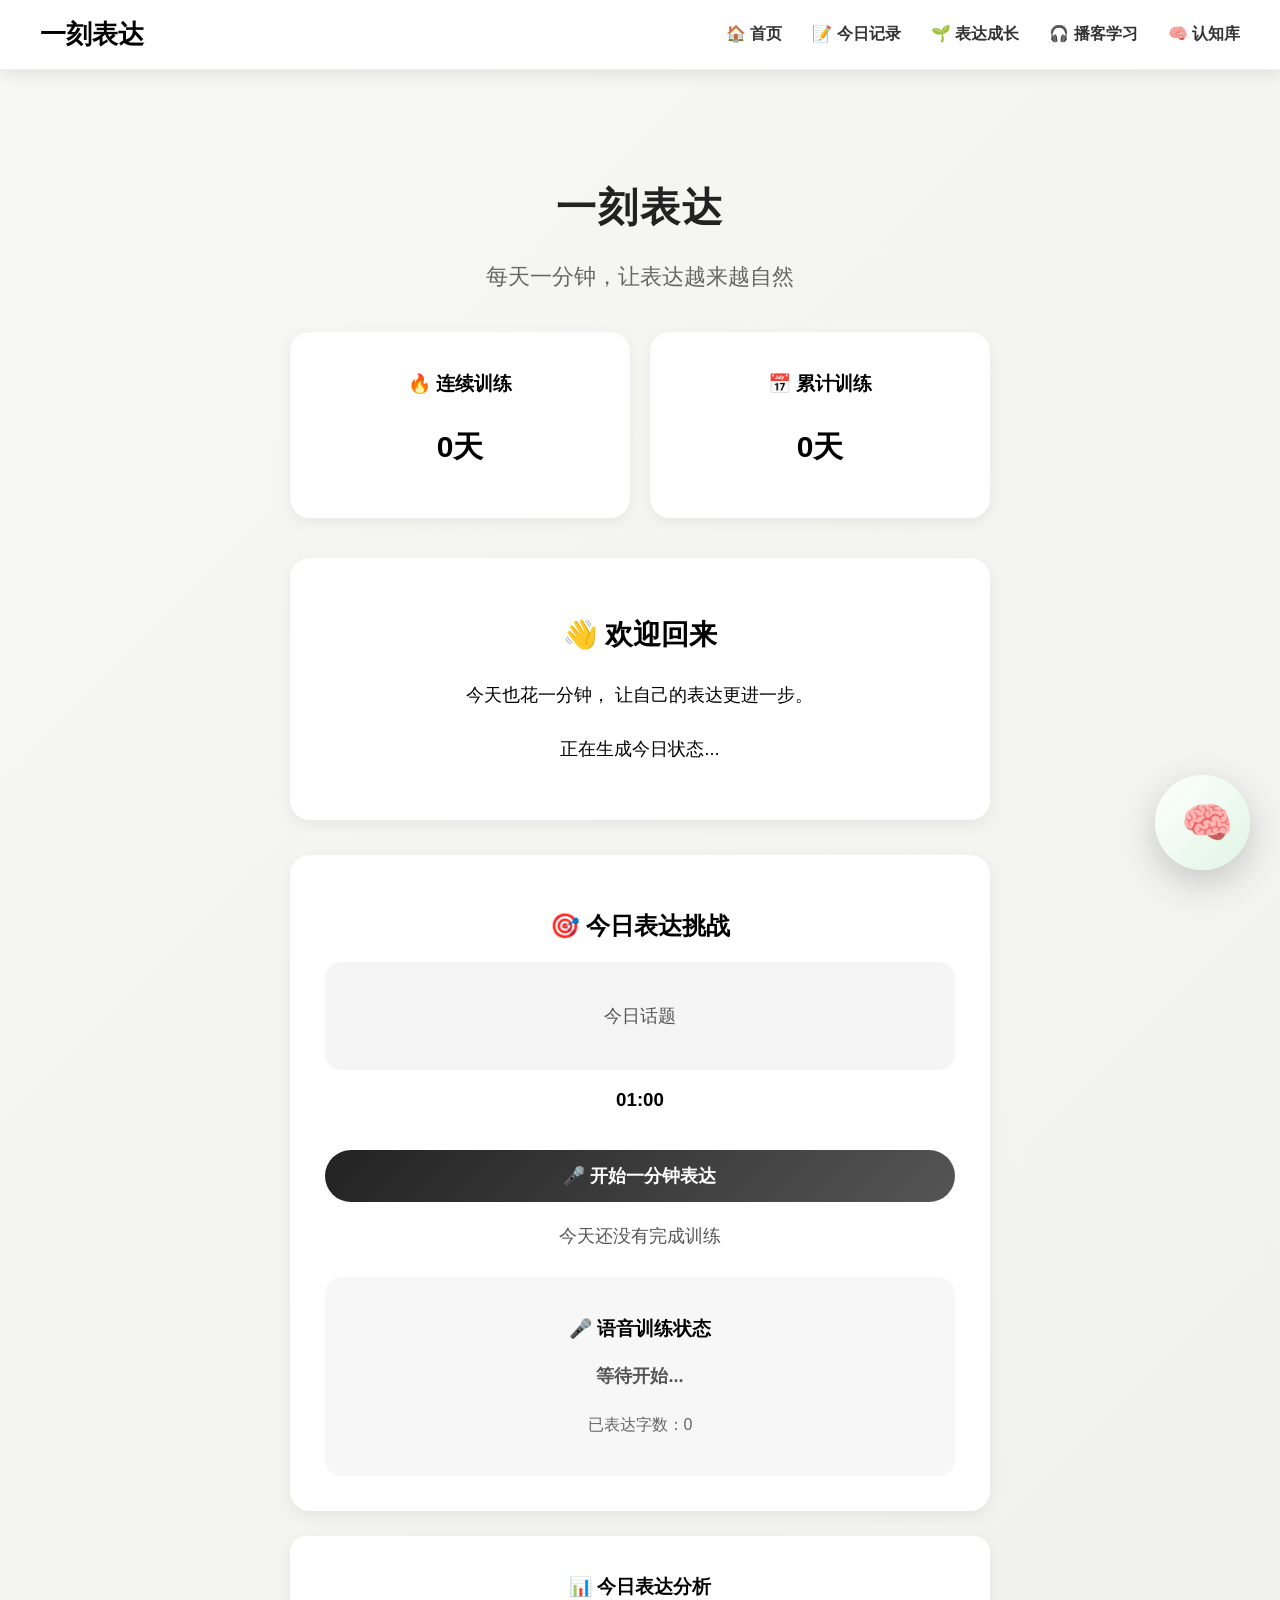
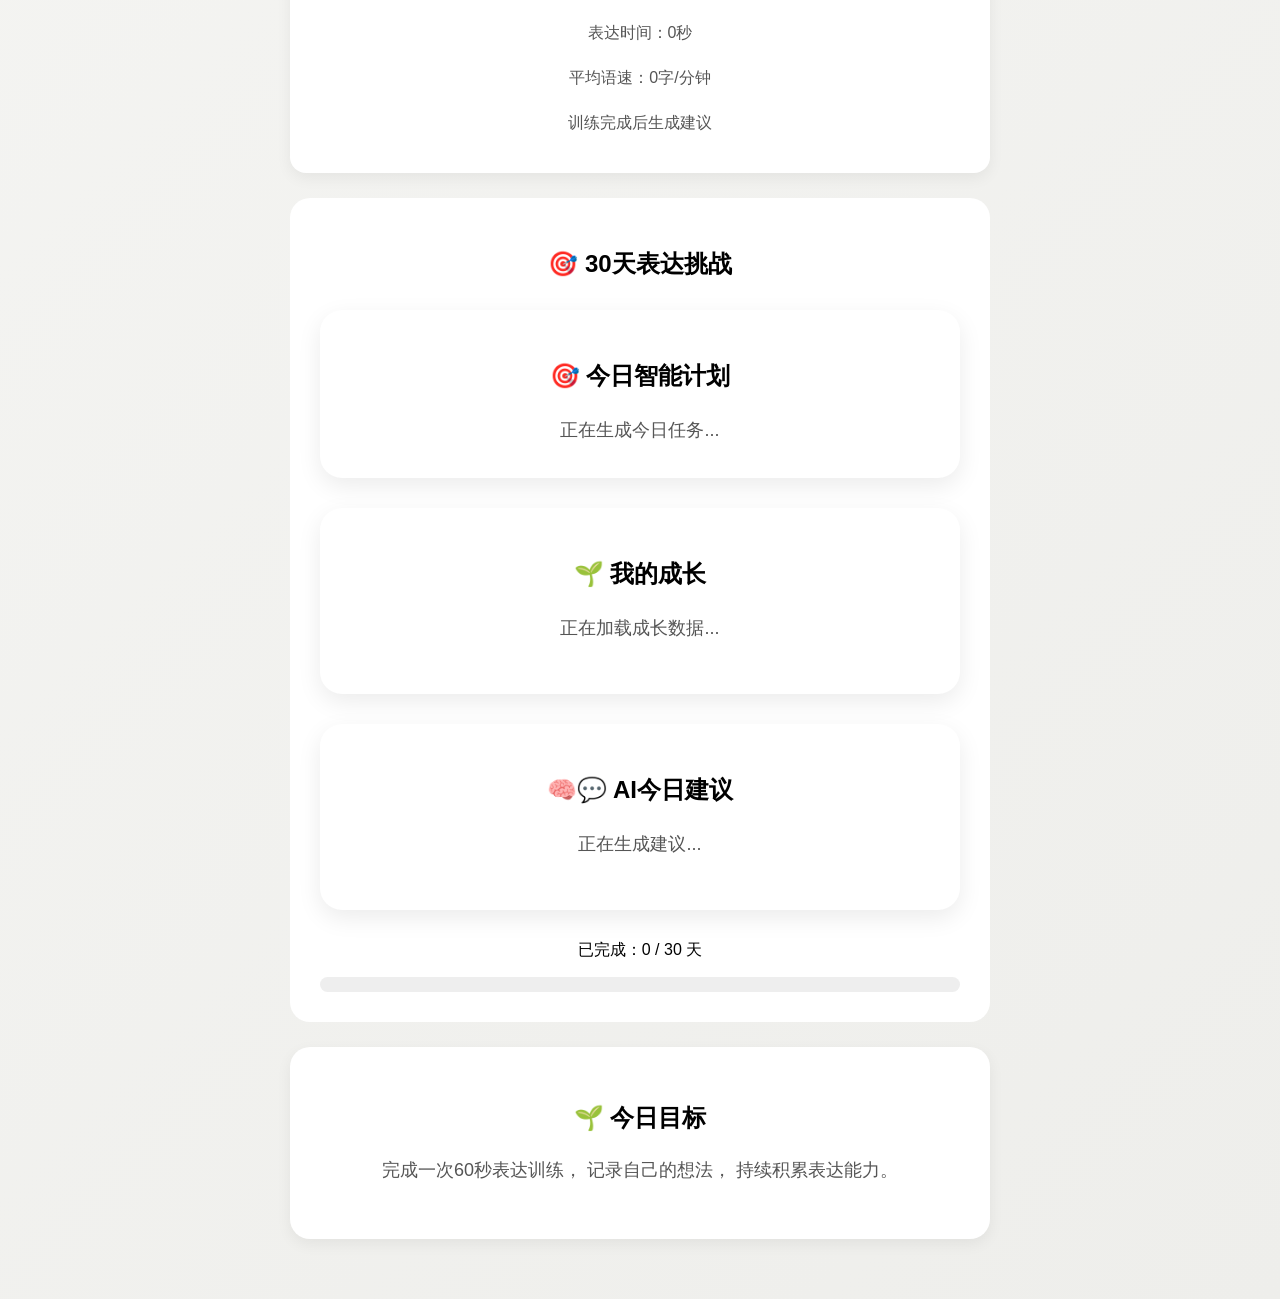
==== index.html @ 50a4b3eb "Add files via upload" ====
<!DOCTYPE html>
<html>


<head>


<meta charset="UTF-8">


<title>
一刻表达
</title>


<link rel="stylesheet" href="style.css">


</head>




<body>



<nav class="navbar">


<h2>
一刻表达
</h2>



<div class="nav-links">


<a href="index.html">
🏠 首页
</a>


<a href="record.html">
📝 今日记录
</a>


<a href="growth.html">
🌱 表达成长
</a>


<a href="podcast.html">
🎧 播客学习
</a>


<a href="knowledge.html">
🧠 认知库
</a>


</div>


</nav>






<div class="container">





<h1>
一刻表达
</h1>




<p class="slogan">

每天一分钟，让表达越来越自然

</p>







<div class="stats-container">


<div class="stat-card">


<h3>
🔥 连续训练
</h3>


<p id="streak">

0天

</p>


</div>




<div class="stat-card">


<h3>
📅 累计训练
</h3>


<p id="total-days">

0天

</p>


</div>



</div>



<div class="welcome-card">


<p id="daily-inspire">

</p>



<h2>
👋 欢迎回来
</h2>



<p>

今天也花一分钟，
让自己的表达更进一步。

</p>



<p id="welcome-message">

正在生成今日状态...

</p>



</div>





<div class="card">


<h2>

🎯 今日表达挑战

</h2>





<div class="topic-box">


<p class="topic-title">

今日话题

</p>



<p id="topic" class="topic-text">

</p>



</div>







<h3 id="timer">

01:00

</h3>






<button onclick="startPractice();startVoice()" class="start-btn">


🎤 开始一分钟表达


</button>







<p id="practice-status">

今天还没有完成训练

</p>


<div class="voice-box">


<h3>
🎤 语音训练状态
</h3>


<p id="voice-status">

等待开始...

</p>


<p id="word-count">

已表达字数：0

</p>



</div>


</div>

<div class="voice-result">


<h3>
📊 今日表达分析
</h3>


<p id="voice-time">

表达时间：0秒

</p>


<p id="voice-speed">

平均语速：0字/分钟

</p>


<p id="voice-advice">

训练完成后生成建议

</p>


</div>



<div class="challenge-card">


<h2>

🎯 30天表达挑战

</h2>



<!-- =====================
🎯 今日智能计划
===================== -->


<div class="card smart-card">


<h2>
🎯 今日智能计划
</h2>



<div id="today-task">

正在生成今日任务...

</div>



</div>





<!-- =====================
🌱 我的成长数据
===================== -->


<div class="card smart-card">


<h2>
🌱 我的成长
</h2>



<p id="home-growth">

正在加载成长数据...

</p>



</div>





<!-- =====================
🧠💬 AI今日建议
===================== -->


<div class="card smart-card">


<h2>
🧠💬 AI今日建议
</h2>



<p id="ai-daily-advice">

正在生成建议...

</p>



</div>



<p id="challenge-text">

已完成：0 / 30 天

</p>




<div class="progress-box">


<div id="progress-bar">


</div>


</div>




</div>



<div class="card">


<h2>

🌱 今日目标

</h2>


<p>

完成一次60秒表达训练，
记录自己的想法，
持续积累表达能力。

</p>


</div>








</div>







<!-- 🧠💬 一刻AI助手 -->


<div class="ai-button" onclick="openAI()">

🧠

</div>




<div class="ai-box" id="ai-box">



<div class="ai-title">

🌱 一刻AI助手

</div>


<p id="ai-memory">

</p>



<p id="ai-welcome">

正在分析你的表达成长...

</p>




<div class="ai-content" id="ai-content">


你好，我是一刻AI助手 🌱


<br><br>


我可以帮助你：

<br><br>


🎤 表达训练建议

<br>

🧠 分析表达问题

<br>

📝 制定练习计划

<br>

✨ 提升表达能力


<br><br>


试着问我：

<br>

“为什么我讲话紧张？”

<br>

“如何提高逻辑表达？”

</div>





<div class="ai-input">


<input

id="ai-input"

placeholder="输入你的问题..."

>


<button onclick="askAI()">

发送

</button>


</div>





</div>





<script src="knowledge-data.js"></script>

<script src="script.js"></script>


</body>

</html>
---- style.css ----
body{

margin:0;

background:#f7f7f5;

font-family:
Arial,
"Microsoft YaHei",
sans-serif;

}



/* ===== 导航栏 ===== */


.navbar{


height:70px;

display:flex;

align-items:center;

justify-content:space-between;

padding:0 40px;

background:white;

box-shadow:
0 5px 15px rgba(0,0,0,0.08);

position:sticky;

top:0;

z-index:100;


}



.navbar h2{


margin:0;

font-size:26px;


}




.nav-links{


display:flex;

align-items:center;

gap:30px;


}




.nav-links a{


display:flex;

align-items:center;

text-decoration:none;

color:#333;

font-weight:bold;

font-size:16px;

height:40px;

white-space:nowrap;


}



.nav-links a:hover{

opacity:0.6;

}



/* ===== 首页 ===== */


.container{

width:700px;

max-width:90%;

margin:110px auto 60px;

text-align:center;

}



h1{


font-size:40px;

color:#222;


}



.slogan{


font-size:22px;

color:#666;

margin-bottom:40px;


}




/* ===== 卡片 ===== */


.card{


background:white;

padding:35px;

margin:30px auto;

border-radius:20px;

box-shadow:
0 5px 15px rgba(0,0,0,0.06);


}



.card h2{

text-align:center;

}



.card p{

font-size:18px;

line-height:1.8;

color:#555;

}




/* ===== 统计卡 ===== */


.stats-container{


display:flex;

gap:20px;


}



.stat-card{


flex:1;

background:white;

padding:20px;

border-radius:20px;

box-shadow:
0 5px 15px rgba(0,0,0,0.06);


}



.stat-card p{


font-size:30px;

font-weight:bold;


}




/* ===== 按钮 ===== */


button{


margin-top:20px;

padding:14px 30px;

border:none;

border-radius:30px;

background:#222;

color:white;

font-size:16px;

cursor:pointer;


}


button:hover{

opacity:0.8;

}





.start-btn{


width:100%;

font-size:18px;

font-weight:bold;


}




/* ===== 话题 ===== */


.topic-box{


background:#f5f5f5;

padding:20px;

border-radius:16px;


}



.topic-text{


font-size:22px;

font-weight:bold;


}




/* ===== 输入框 ===== */


textarea{


width:100%;

height:150px;

padding:15px;

box-sizing:border-box;

border-radius:15px;

border:1px solid #ddd;

font-size:16px;


}



/* ===== 副页面 ===== */




.page-container{

width:700px;

max-width:90%;

margin:80px auto 50px;

text-align:center;

}



.page-container h1{


margin-bottom:40px;


}



.page-container .card{


text-align:center;


}




/* ===== AI反馈 ===== */


#ai-feedback{


margin-top:20px;

padding:15px;

background:#f5f5f5;

border-radius:15px;


}



/* ===== 播客居中 ===== */


.center-card{


text-align:center;


}



/* ===== 挑战进度 ===== */


.challenge-card{


background:white;

padding:30px;

border-radius:20px;

margin:30px auto;


}



.progress-box{


height:15px;

background:#eee;

border-radius:20px;

overflow:hidden;


}



#progress-bar{


height:100%;

width:0%;

background:#222;


}


/* 欢迎卡片 */


.welcome-card{


background:white;

padding:35px 25px;

border-radius:20px;

margin-top:50px;

margin-bottom:30px;

box-shadow:
0 5px 15px rgba(0,0,0,0.06);


}



.welcome-card h2{


text-align:center;


}



.welcome-card p{


text-align:center;

font-size:18px;


}


/* =====================
🧠 认知库
===================== */


.knowledge-card{


background:white;

padding:35px;

margin:30px auto;

border-radius:20px;

text-align:left;

box-shadow:
0 5px 15px rgba(0,0,0,0.06);


}



.knowledge-card h2{


text-align:center;

font-size:24px;


}



.knowledge-card p{


font-size:17px;

line-height:2;

color:#555;


}


/* =====================
✨ 一刻表达视觉升级
===================== */



body{


background:
linear-gradient(
135deg,
#f7f7f5,
#eeeeeb
);


}



/* 卡片升级 */


.card,
.stat-card,
.challenge-card,
.knowledge-card{


transition:
all 0.3s ease;


}




.card:hover,
.stat-card:hover,
.challenge-card:hover,
.knowledge-card:hover{


transform:
translateY(-5px);


box-shadow:

0 12px 30px rgba(0,0,0,0.12);


}






/* 标题优化 */


h1{


letter-spacing:2px;


}





/* 按钮升级 */


button{


background:

linear-gradient(
135deg,
#222,
#555
);


transition:
all 0.3s ease;


}





button:hover{


transform:
translateY(-3px);


box-shadow:

0 8px 20px rgba(0,0,0,0.2);


}





/* 评分星星 */


#rating span{


font-size:32px;

cursor:pointer;

transition:
0.2s;


}



#rating span:hover{


transform:
scale(1.3);


}





/* 导航优化 */


.navbar{


border-bottom:

1px solid #eee;


}






/* =====================
📱 手机端优化
===================== */


@media(max-width:700px){



.navbar{


flex-direction:column;

padding:15px;


}



.navbar h2{


font-size:22px;


}


.navbar{

position:relative;

}



.nav-links{


width:100%;

justify-content:center;

flex-wrap:wrap;

gap:12px;


}



.nav-links a{


font-size:14px;


}




.container,
.page-container{


width:90%;

margin:70px auto 40px;


}




h1{


font-size:34px;


}



.slogan{


font-size:18px;


}




.card,
.challenge-card,
.knowledge-card{


padding:25px;

margin:20px auto;


}




.stats-container{


flex-direction:column;

gap:15px;


}




.stat-card p{


font-size:26px;


}




button{


width:90%;

font-size:16px;


}



textarea{


height:120px;


}


}


/* =====================
🎤 语音训练
===================== */


.voice-box{


margin-top:25px;

padding:20px;

background:#f7f7f7;

border-radius:16px;

text-align:center;


}



#voice-status{


font-size:18px;

font-weight:bold;


}



#word-count{


font-size:16px;

color:#666;


}


/* =====================
📊 语音分析
===================== */


.voice-result{


margin-top:20px;

padding:20px;

background:white;

border-radius:16px;

text-align:center;

box-shadow:
0 5px 15px rgba(0,0,0,0.06);


}


.voice-result p{


font-size:16px;

line-height:1.8;

color:#555;


}



/* =========================
   🌟 一刻表达 V1.0 视觉统一
========================= */


/* 页面主体 */

body{

background:
linear-gradient(
135deg,
#f7f7f5,
#eeeeeb
);

}



/* =========================
   导航栏固定
========================= */


.navbar{

height:70px;

box-sizing:border-box;

position:sticky;

top:0;

z-index:999;

}




.nav-links a{


height:40px;

display:flex;

align-items:center;

justify-content:center;


}





/* =========================
   副页面统一
========================= */


.page-container{


width:700px;

max-width:90%;

margin:

70px auto 60px;


text-align:center;


}



.page-container h1{


text-align:center;

font-size:38px;

margin-bottom:45px;

letter-spacing:2px;


}




/* =========================
   所有卡片统一
========================= */


.card,
.knowledge-card,
.challenge-card,
.welcome-card{


width:100%;

box-sizing:border-box;

margin:

25px auto;


}





.card{


padding:35px;


}




.card h2,
.knowledge-card h2{


text-align:center;


}





/* =========================
   欢迎卡片
========================= */


.welcome-card{


margin-top:40px;

margin-bottom:35px;


}



.welcome-card h2{


font-size:28px;


}




.welcome-card p{


line-height:2;


}




/* =========================
   按钮升级
========================= */


button{


background:

linear-gradient(
135deg,
#222,
#555
);


transition:

0.3s;


}



button:hover{


transform:

translateY(-3px);


box-shadow:

0 10px 25px rgba(0,0,0,0.15);


}





/* =========================
   评分星星
========================= */


#rating span{


font-size:35px;

cursor:pointer;

display:inline-block;


transition:

0.2s;


}



#rating span:hover{


transform:

scale(1.25);


}





/* =========================
   播客页面
========================= */


.center-card{


text-align:center;


}



.center-card p{


text-align:center;

line-height:2;


}





/* =========================
   认知库
========================= */


.knowledge-card{


text-align:left;


}



.knowledge-card h2{


text-align:center;


}



.knowledge-card p{


line-height:2;


}





/* =========================
   手机适配
========================= */


@media(max-width:700px){



.navbar{


height:auto;

flex-direction:column;

gap:15px;

padding:20px;


}



.nav-links{


flex-wrap:wrap;

justify-content:center;


}



.page-container{


width:90%;

margin-top:40px;


}



.page-container h1{


font-size:30px;


}



.stats-container{


flex-direction:column;


}


}



/* =====================
🧠 认知库卡片优化
===================== */


.knowledge-card{


text-align:center;


}



.knowledge-card h2{


text-align:center;

margin-bottom:20px;


}



.knowledge-card p{


text-align:center;

line-height:2;


}



/* 认知库按钮 */


.knowledge-btn{


display:block;

width:160px;

margin:25px auto 0;


padding:12px 25px;


background:

linear-gradient(
135deg,
#222,
#555
);


color:white;


border-radius:30px;


text-decoration:none;


font-weight:bold;


transition:

0.3s;


}



.knowledge-btn:hover{


transform:

translateY(-3px);


box-shadow:

0 8px 20px rgba(0,0,0,0.18);


}



/* =====================
🧠💬 一刻AI助手升级
===================== */


/* AI悬浮按钮 */


/* =====================
🧠💬 AI助手按钮升级版
===================== */


.ai-button{


position:fixed;


right:30px;


bottom:30px;



width:95px;


height:95px;



background:

linear-gradient(
135deg,
#ffffff,
#dff5e3
);



border-radius:50%;



display:flex;


align-items:center;


justify-content:center;



font-size:42px;



letter-spacing:-8px;



cursor:pointer;



box-shadow:

0 12px 35px rgba(0,0,0,0.18);



z-index:999;



transition:0.3s;



}




.ai-button:hover{


transform:

scale(1.12);



box-shadow:

0 15px 40px rgba(0,0,0,0.25);



}






/* AI聊天窗口 */


.ai-box{


display:none;


position:fixed;


right:30px;


bottom:110px;


width:350px;


background:white;


border-radius:25px;


padding:20px;


box-shadow:

0 15px 40px rgba(0,0,0,0.18);


z-index:999;


animation:

aiShow 0.3s ease;


max-height:520px;

overflow:hidden;


}





@keyframes aiShow{


from{


opacity:0;


transform:

translateY(20px);


}


to{


opacity:1;


transform:

translateY(0);


}



}







/* AI标题 */


.ai-title{


font-size:21px;


font-weight:bold;


text-align:center;


margin-bottom:18px;


color:#222;


}







/* AI回答区域 */


.ai-content{


background:

#f7f7f5;


border-radius:18px;


padding:18px;


line-height:1.8;


font-size:15px;



height:260px;


/* 允许上下滚动 */

overflow-y:auto;



}











/* 输入区域 */


.ai-input{


display:flex;


gap:10px;


margin-top:15px;


}






.ai-input input{


flex:1;


height:40px;


padding:

0 15px;


border-radius:25px;


border:

1px solid #ddd;


outline:none;


font-size:14px;


}





.ai-input button{


margin:0;


padding:

10px 18px;


border-radius:25px;


background:

linear-gradient(
135deg,
#222,
#555
);


color:white;


}





/* 手机适配 */


@media(max-width:700px){


.ai-box{


right:5%;


bottom:100px;


width:90%;


}



.ai-button{


right:20px;


bottom:20px;


width:85px;


height:85px;


font-size:38px;


}



}


/* =====================
🎯 首页智能计划升级
===================== */


.smart-card{


background:white;


padding:30px;


margin:30px auto;


border-radius:22px;


box-shadow:

0 8px 25px rgba(0,0,0,0.08);



text-align:center;



transition:0.3s;



}




.smart-card:hover{


transform:

translateY(-5px);



box-shadow:

0 15px 35px rgba(0,0,0,0.12);



}





.smart-card h2{


font-size:24px;


margin-bottom:20px;


}




#today-task,
#home-growth,
#ai-daily-advice{


font-size:18px;


line-height:2;


color:#555;



}




/* 今日任务小标签 */


.task-item{


display:block;


background:#f7f7f5;


padding:12px;


margin:10px auto;


border-radius:15px;


max-width:400px;


font-weight:bold;


}
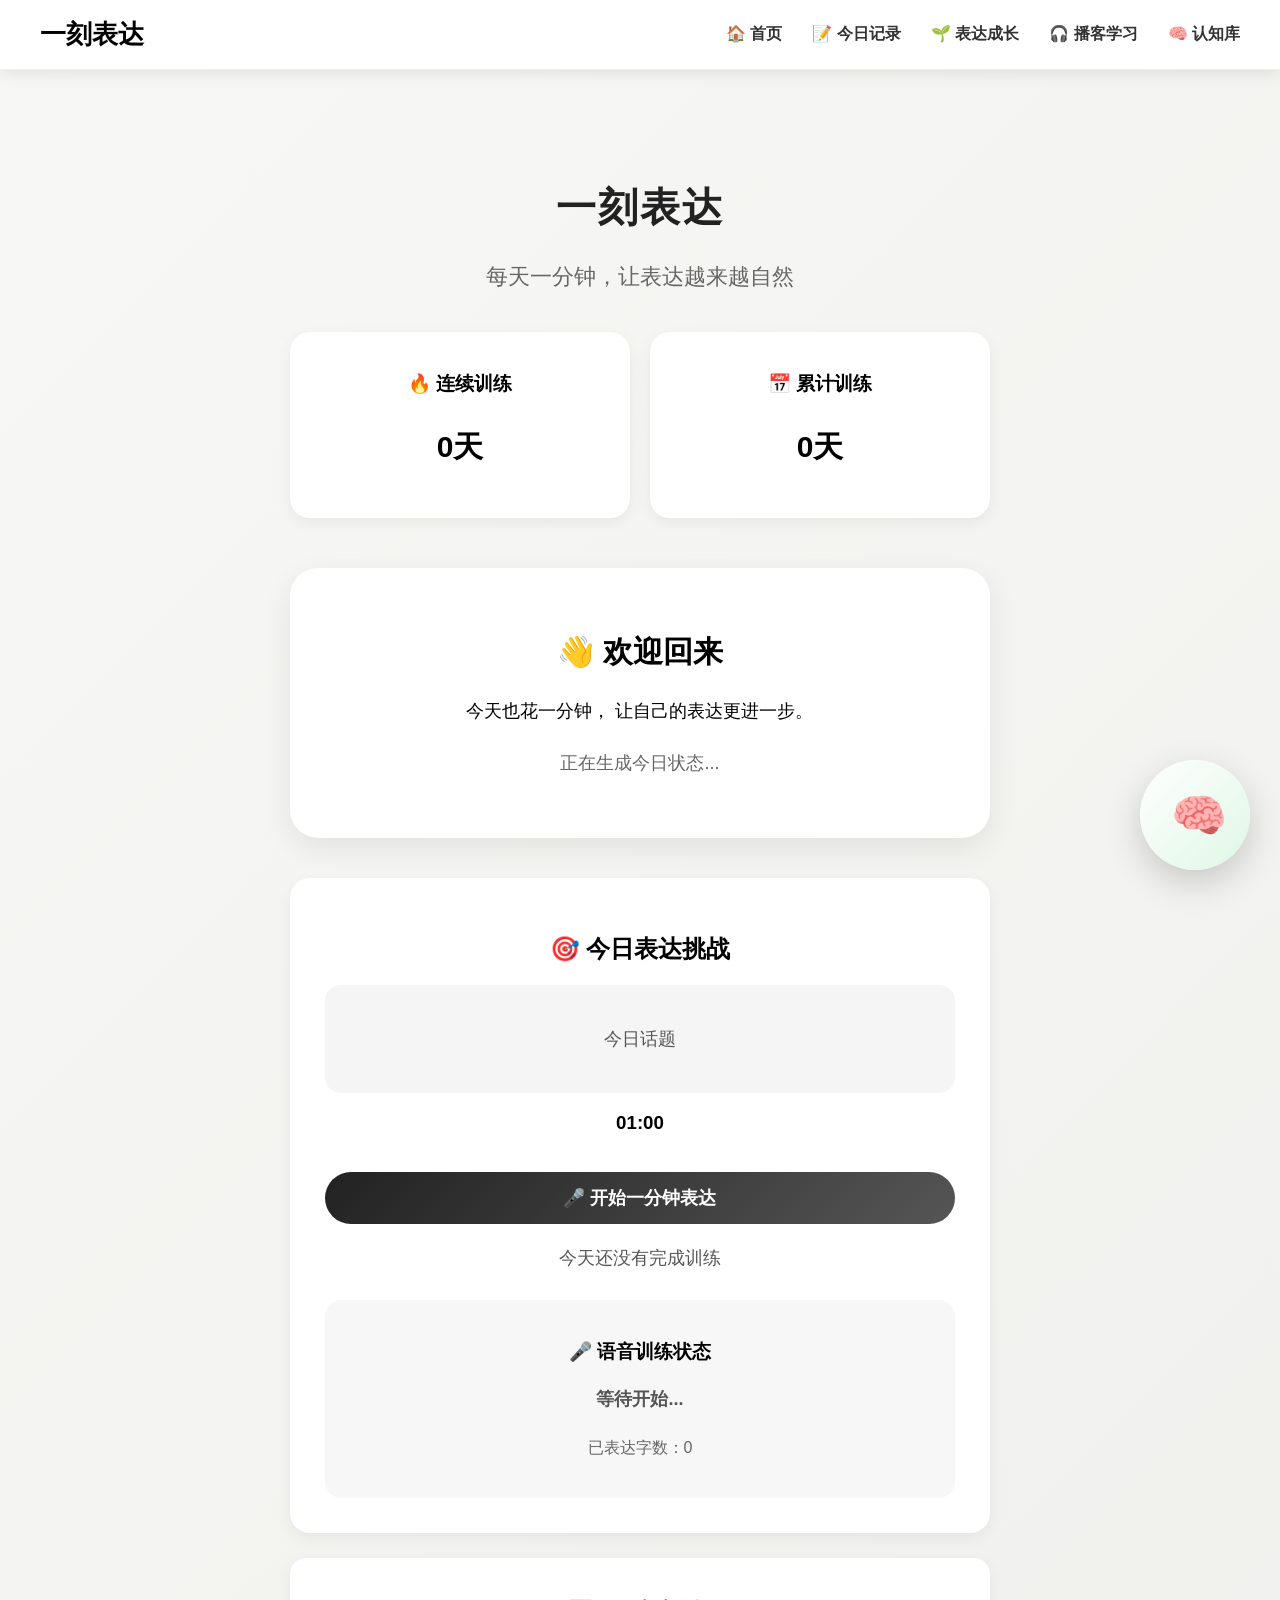
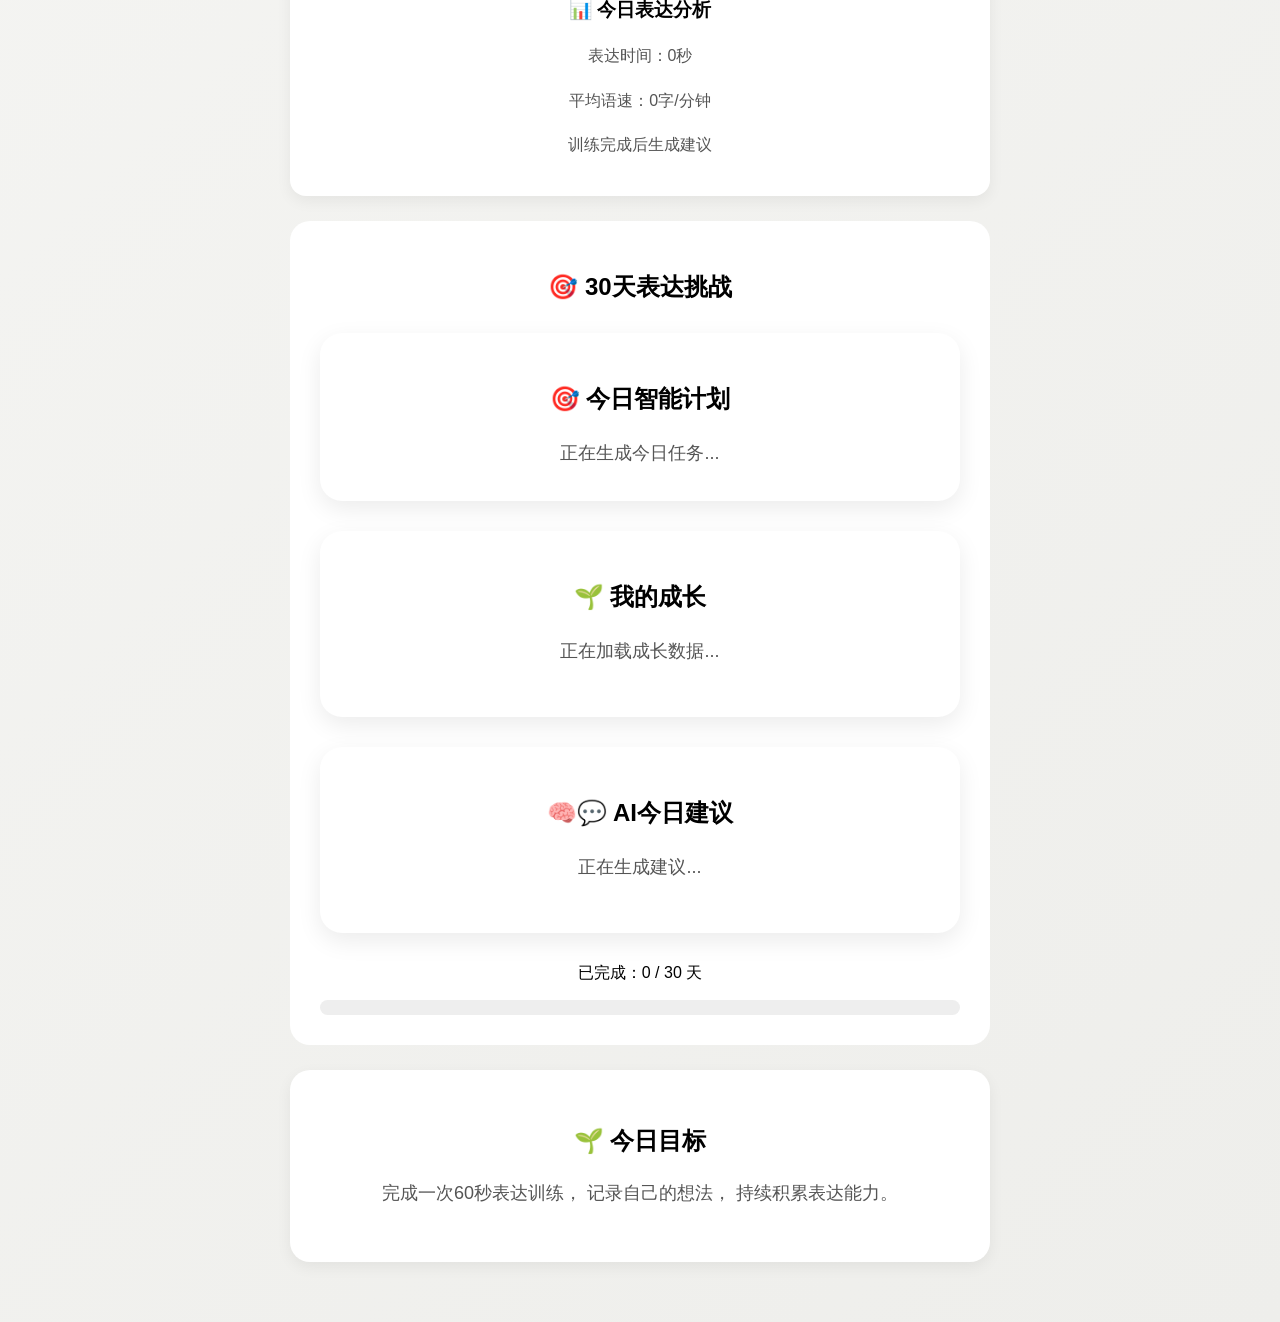
==== commit af2ac165: "Add files via upload" ====
--- a/index.html
+++ b/index.html
@@ -478,6 +478,42 @@
 </div>
 
 
+<!-- AI助手窗口 -->
+
+<div id="ai-box" class="ai-box">
+
+
+<h3>
+🧠💬 一刻AI助手
+</h3>
+
+
+<div id="ai-content">
+
+你好，我是一刻AI，可以帮助你提升表达。
+
+</div>
+
+
+
+<input 
+id="ai-input"
+placeholder="输入你的问题..."
+>
+
+
+
+<button onclick="askAI()">
+
+发送
+
+</button>
+
+
+
+</div>
+
+
 
 
 <div class="ai-box" id="ai-box">
--- a/style.css
+++ b/style.css
@@ -2025,3 +2025,700 @@
 
 
 }
+
+
+
+/* =====================
+🧠 AI助手悬浮按钮最终修正版
+===================== */
+
+
+.ai-button{
+
+
+position:fixed;
+
+
+right:30px;
+
+
+bottom:30px;
+
+
+
+width:110px;
+
+
+height:110px;
+
+
+
+background:
+
+linear-gradient(
+135deg,
+#ffffff,
+#dff7e5
+);
+
+
+
+border-radius:50%;
+
+
+
+display:flex;
+
+
+align-items:center;
+
+
+justify-content:center;
+
+
+
+font-size:45px;
+
+
+
+line-height:1;
+
+
+
+text-align:center;
+
+
+
+padding:0;
+
+
+
+margin:0;
+
+
+
+cursor:pointer;
+
+
+
+box-shadow:
+
+0 12px 35px rgba(0,0,0,0.18);
+
+
+
+z-index:999;
+
+
+
+transition:all 0.3s ease;
+
+
+
+overflow:hidden;
+
+
+
+}
+
+
+
+
+
+.ai-button:hover{
+
+
+transform:
+
+scale(1.1);
+
+
+
+box-shadow:
+
+0 15px 40px rgba(0,0,0,0.25);
+
+
+
+}
+
+
+
+
+
+
+/* AI聊天窗口 */
+
+
+.ai-box{
+
+
+display:none;
+
+
+position:fixed;
+
+
+right:30px;
+
+
+bottom:130px;
+
+
+width:360px;
+
+
+
+max-height:550px;
+
+
+
+background:white;
+
+
+
+border-radius:25px;
+
+
+
+padding:25px;
+
+
+
+box-shadow:
+
+0 15px 40px rgba(0,0,0,0.18);
+
+
+
+z-index:999;
+
+
+
+overflow:hidden;
+
+
+
+}
+
+
+
+
+/* AI聊天内容滚动 */
+
+
+.ai-content{
+
+
+height:300px;
+
+
+
+overflow-y:auto;
+
+
+
+background:#f7f7f5;
+
+
+
+border-radius:18px;
+
+
+
+padding:18px;
+
+
+
+line-height:1.8;
+
+
+
+font-size:15px;
+
+
+
+color:#444;
+
+
+
+}
+
+
+
+
+/* 手机适配 */
+
+
+@media(max-width:700px){
+
+
+.ai-button{
+
+
+width:90px;
+
+
+height:90px;
+
+
+font-size:38px;
+
+
+right:20px;
+
+
+bottom:20px;
+
+
+
+}
+
+
+
+
+.ai-box{
+
+
+width:85%;
+
+
+right:7%;
+
+
+bottom:120px;
+
+
+
+}
+
+
+
+}
+
+
+/* =====================
+📝 今日记录升级
+===================== */
+
+
+.record-card{
+
+
+background:white;
+
+
+padding:30px;
+
+
+margin:30px auto;
+
+
+border-radius:22px;
+
+
+box-shadow:
+
+0 8px 25px rgba(0,0,0,0.08);
+
+
+
+text-align:center;
+
+
+
+}
+
+
+
+.record-card h2{
+
+
+font-size:24px;
+
+
+margin-bottom:20px;
+
+
+}
+
+
+
+
+#rating{
+
+
+display:flex;
+
+
+justify-content:center;
+
+
+gap:10px;
+
+
+}
+
+
+
+
+#rating span{
+
+
+font-size:35px;
+
+
+cursor:pointer;
+
+
+transition:0.2s;
+
+
+}
+
+
+
+
+#rating span:hover{
+
+
+transform:scale(1.2);
+
+
+}
+
+
+
+
+
+#ai-feedback{
+
+
+margin-top:20px;
+
+
+padding:20px;
+
+
+background:#f7f7f5;
+
+
+border-radius:18px;
+
+
+line-height:1.8;
+
+
+text-align:left;
+
+
+}
+
+
+
+/* =====================
+🧠 认知库最终升级
+===================== */
+
+
+.knowledge-card{
+
+
+background:white;
+
+
+padding:35px;
+
+
+margin:30px auto;
+
+
+border-radius:25px;
+
+
+box-shadow:
+
+0 8px 25px rgba(0,0,0,0.08);
+
+
+
+text-align:center;
+
+
+
+transition:0.3s;
+
+
+
+}
+
+
+
+
+
+.knowledge-card:hover{
+
+
+transform:
+
+translateY(-5px);
+
+
+
+box-shadow:
+
+0 15px 35px rgba(0,0,0,0.12);
+
+
+
+}
+
+
+
+
+
+
+.knowledge-card h2{
+
+
+font-size:24px;
+
+
+margin-bottom:20px;
+
+
+
+}
+
+
+
+.knowledge-card p{
+
+
+font-size:17px;
+
+
+line-height:1.9;
+
+
+color:#555;
+
+
+text-align:center;
+
+
+
+}
+
+
+
+
+/* 认知库进入按钮 */
+
+
+.knowledge-btn{
+
+
+display:inline-flex;
+
+
+align-items:center;
+
+
+justify-content:center;
+
+
+
+margin-top:20px;
+
+
+
+padding:
+
+12px 30px;
+
+
+
+background:
+
+linear-gradient(
+135deg,
+#222,
+#555
+);
+
+
+
+color:white;
+
+
+
+border-radius:30px;
+
+
+
+text-decoration:none;
+
+
+
+font-weight:bold;
+
+
+
+font-size:16px;
+
+
+
+transition:0.3s;
+
+
+
+}
+
+
+
+.knowledge-btn:hover{
+
+
+transform:
+
+translateY(-3px);
+
+
+
+box-shadow:
+
+0 8px 20px rgba(0,0,0,0.2);
+
+
+
+color:white;
+
+
+
+}
+
+
+/* =====================
+👋 首页欢迎升级
+===================== */
+
+
+.welcome-card{
+
+
+background:white;
+
+
+padding:40px;
+
+
+margin-top:50px;
+
+
+margin-bottom:40px;
+
+
+
+border-radius:28px;
+
+
+
+box-shadow:
+
+0 10px 30px rgba(0,0,0,0.08);
+
+
+
+text-align:center;
+
+
+
+}
+
+
+
+.welcome-card h2{
+
+
+font-size:30px;
+
+
+margin-bottom:20px;
+
+
+}
+
+
+
+#welcome-message{
+
+
+font-size:18px;
+
+
+color:#666;
+
+
+line-height:1.8;
+
+
+}
+
+
+/* =====================
+🌱 AI主动提醒
+===================== */
+
+
+#ai-welcome{
+
+
+background:#f7f7f5;
+
+
+padding:15px;
+
+
+border-radius:15px;
+
+
+margin:15px 0;
+
+
+font-size:15px;
+
+
+line-height:1.8;
+
+
+color:#555;
+
+
+}
+
+
+
+.ai-box{
+
+display:none;
+
+position:fixed;
+
+right:30px;
+
+bottom:80px;
+
+width:300px;
+
+background:white;
+
+padding:20px;
+
+border-radius:15px;
+
+box-shadow:0 5px 20px rgba(0,0,0,0.2);
+
+z-index:999;
+
+}
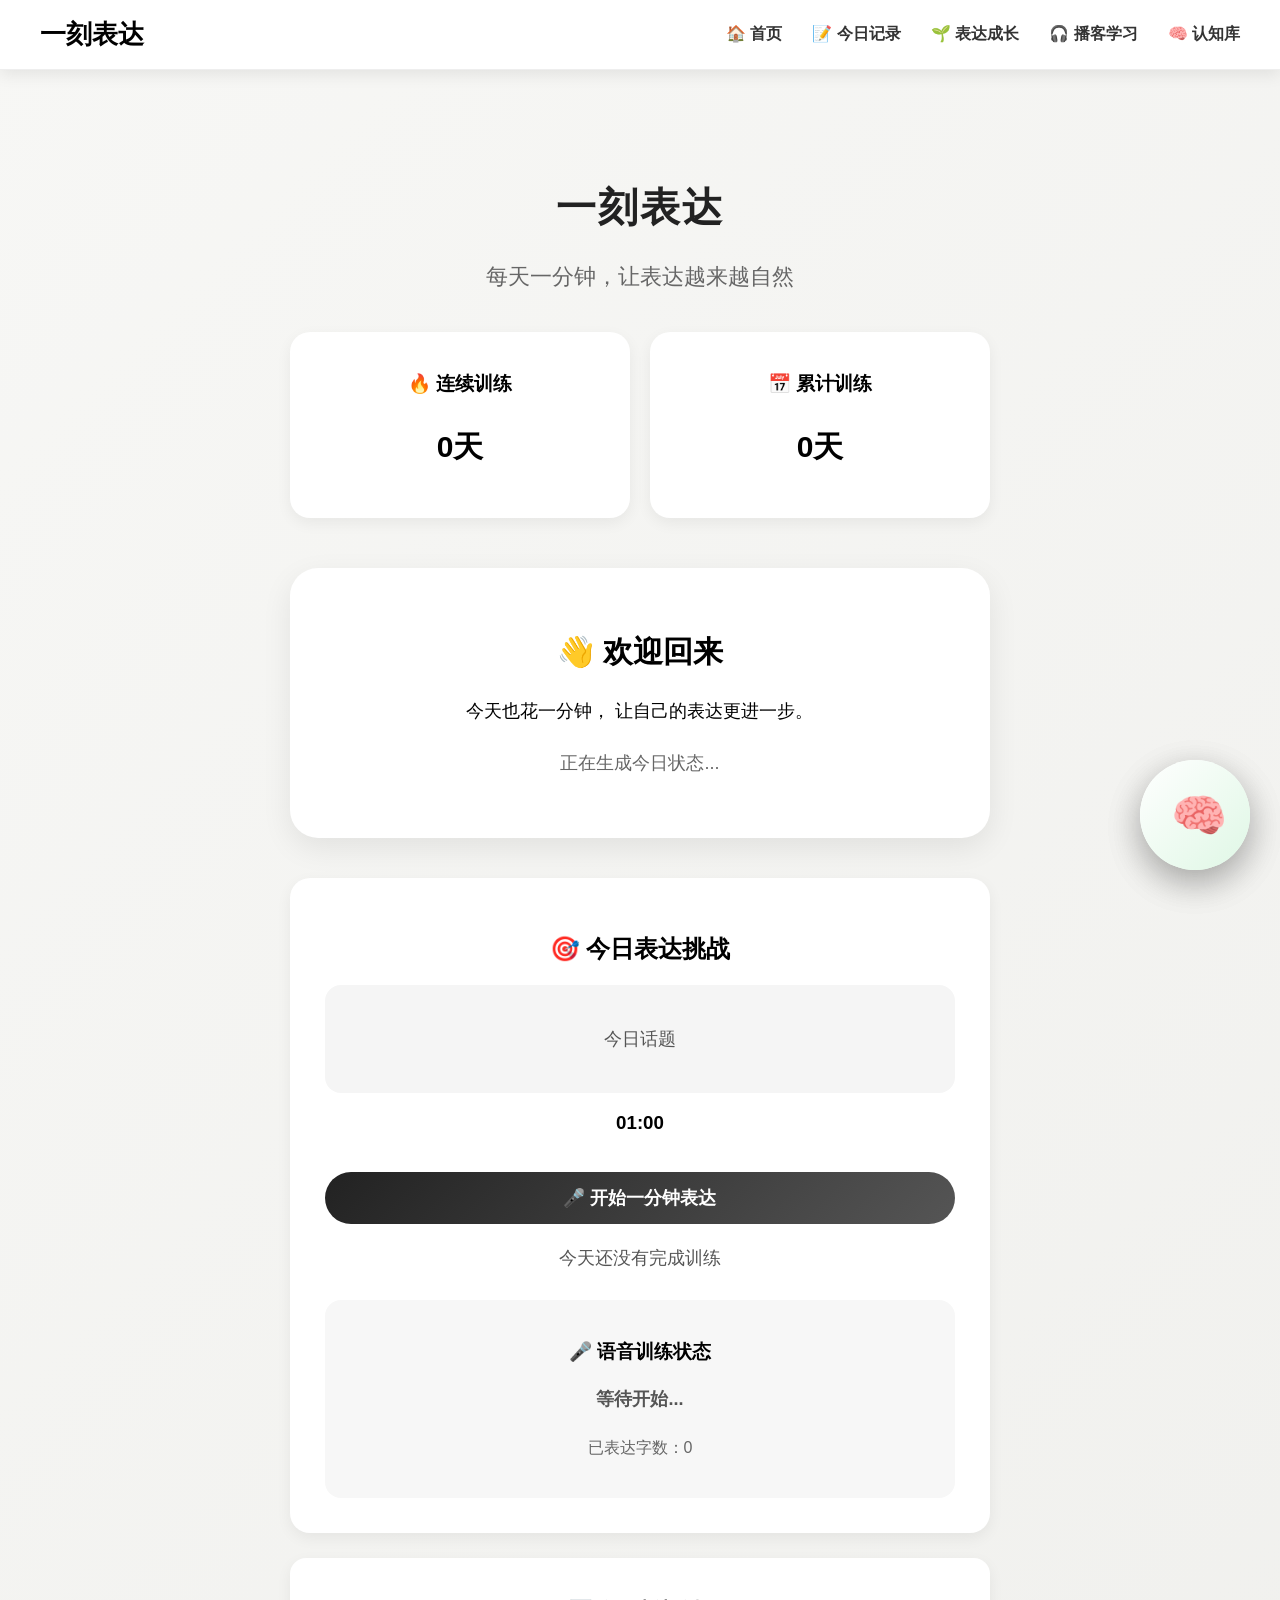
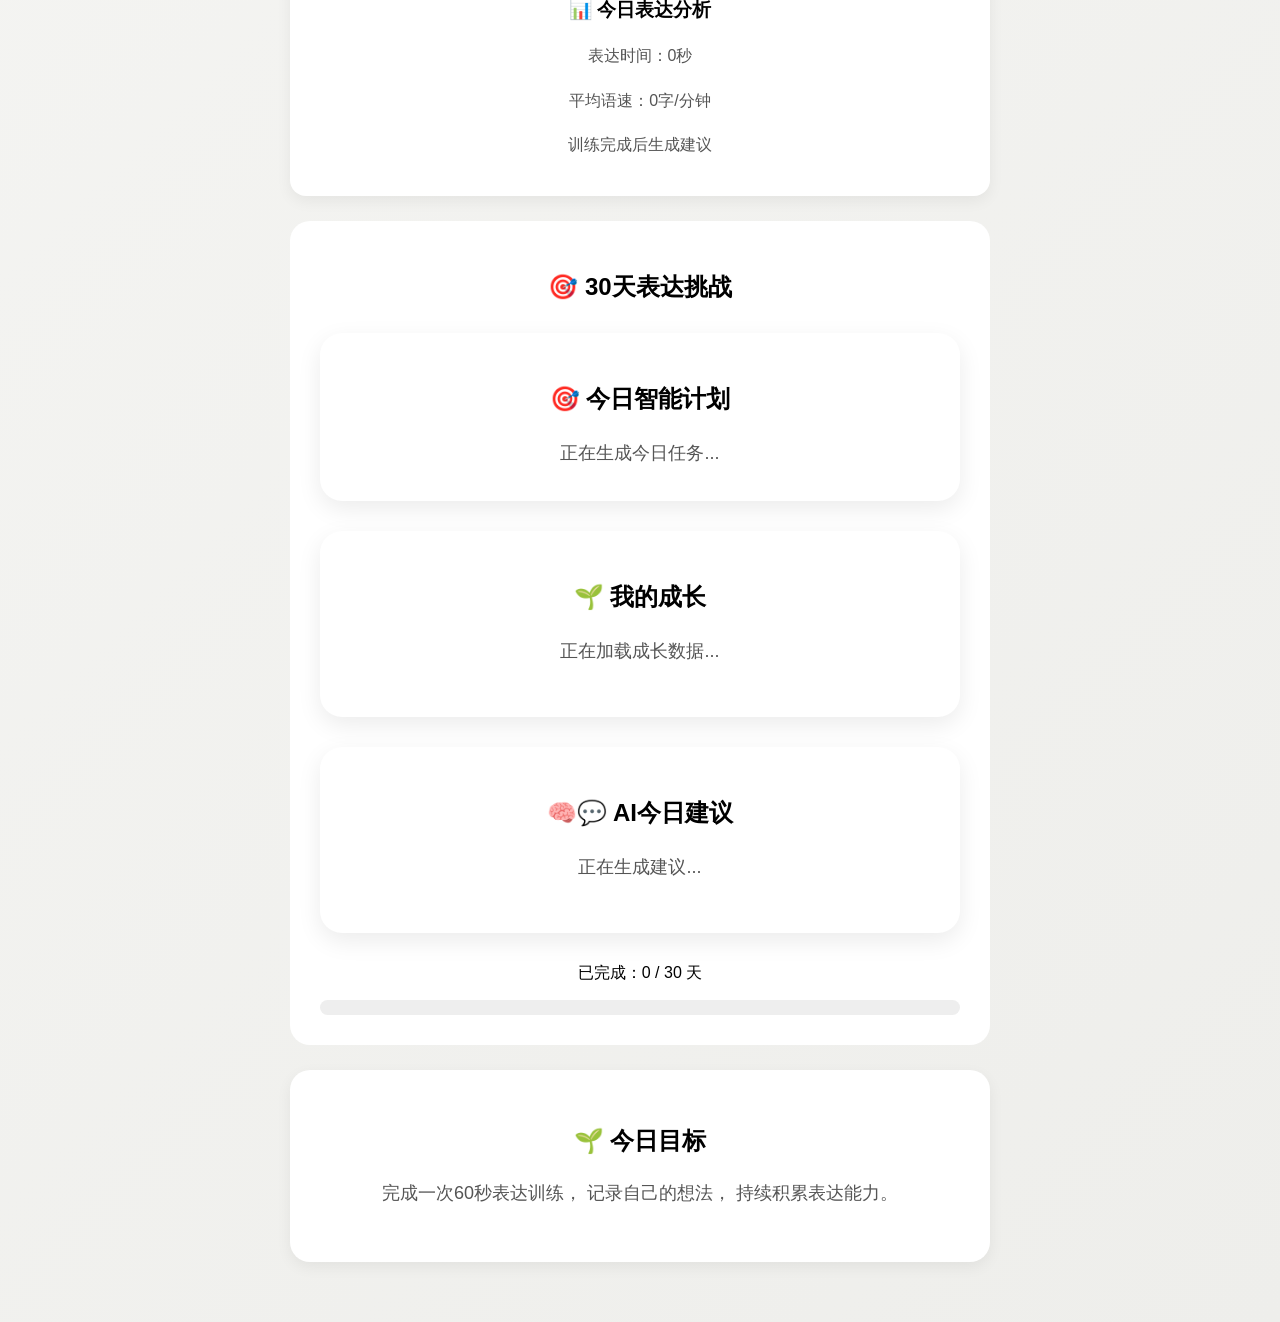
==== commit 3f3cbe28: "Add files via upload" ====
--- a/index.html
+++ b/index.html
@@ -478,31 +478,84 @@
 </div>
 
 
-<!-- AI助手窗口 -->
+<!-- 🧠💬 一刻AI助手 -->
+
+
+<div class="ai-button" onclick="openAI()">
+
+🧠
+
+</div>
+
+
 
 <div id="ai-box" class="ai-box">
 
 
-<h3>
-🧠💬 一刻AI助手
-</h3>
-
-
-<div id="ai-content">
-
-你好，我是一刻AI，可以帮助你提升表达。
-
-</div>
-
-
-
-<input 
+<div class="ai-title">
+
+🌱 一刻AI助手
+
+</div>
+
+
+
+<div id="ai-content" class="ai-content">
+
+
+你好，我是一刻AI助手 🌱
+
+
+<br><br>
+
+
+我可以帮助你：
+
+<br><br>
+
+🎤 表达训练建议
+
+<br>
+
+🧠 分析表达问题
+
+<br>
+
+📝 制定练习计划
+
+
+<br><br>
+
+
+试着问我：
+
+<br>
+
+“为什么我讲话紧张？”
+
+
+<br>
+
+“如何提高逻辑表达？”
+
+
+</div>
+
+
+
+
+<div class="ai-input">
+
+
+<input
+
 id="ai-input"
+
 placeholder="输入你的问题..."
+
 >
 
 
-
 <button onclick="askAI()">
 
 发送
@@ -510,103 +563,8 @@
 </button>
 
 
-
-</div>
-
-
-
-
-<div class="ai-box" id="ai-box">
-
-
-
-<div class="ai-title">
-
-🌱 一刻AI助手
-
-</div>
-
-
-<p id="ai-memory">
-
-</p>
-
-
-
-<p id="ai-welcome">
-
-正在分析你的表达成长...
-
-</p>
-
-
-
-
-<div class="ai-content" id="ai-content">
-
-
-你好，我是一刻AI助手 🌱
-
-
-<br><br>
-
-
-我可以帮助你：
-
-<br><br>
-
-
-🎤 表达训练建议
-
-<br>
-
-🧠 分析表达问题
-
-<br>
-
-📝 制定练习计划
-
-<br>
-
-✨ 提升表达能力
-
-
-<br><br>
-
-
-试着问我：
-
-<br>
-
-“为什么我讲话紧张？”
-
-<br>
-
-“如何提高逻辑表达？”
-
-</div>
-
-
-
-
-
-<div class="ai-input">
-
-
-<input
-
-id="ai-input"
-
-placeholder="输入你的问题..."
-
->
-
-
-<button onclick="askAI()">
-
-发送
-
-</button>
+</div>
+
 
 
 </div>
--- a/style.css
+++ b/style.css
@@ -2721,4 +2721,8 @@
 
 z-index:999;
 
-}+}
+
+
+
+
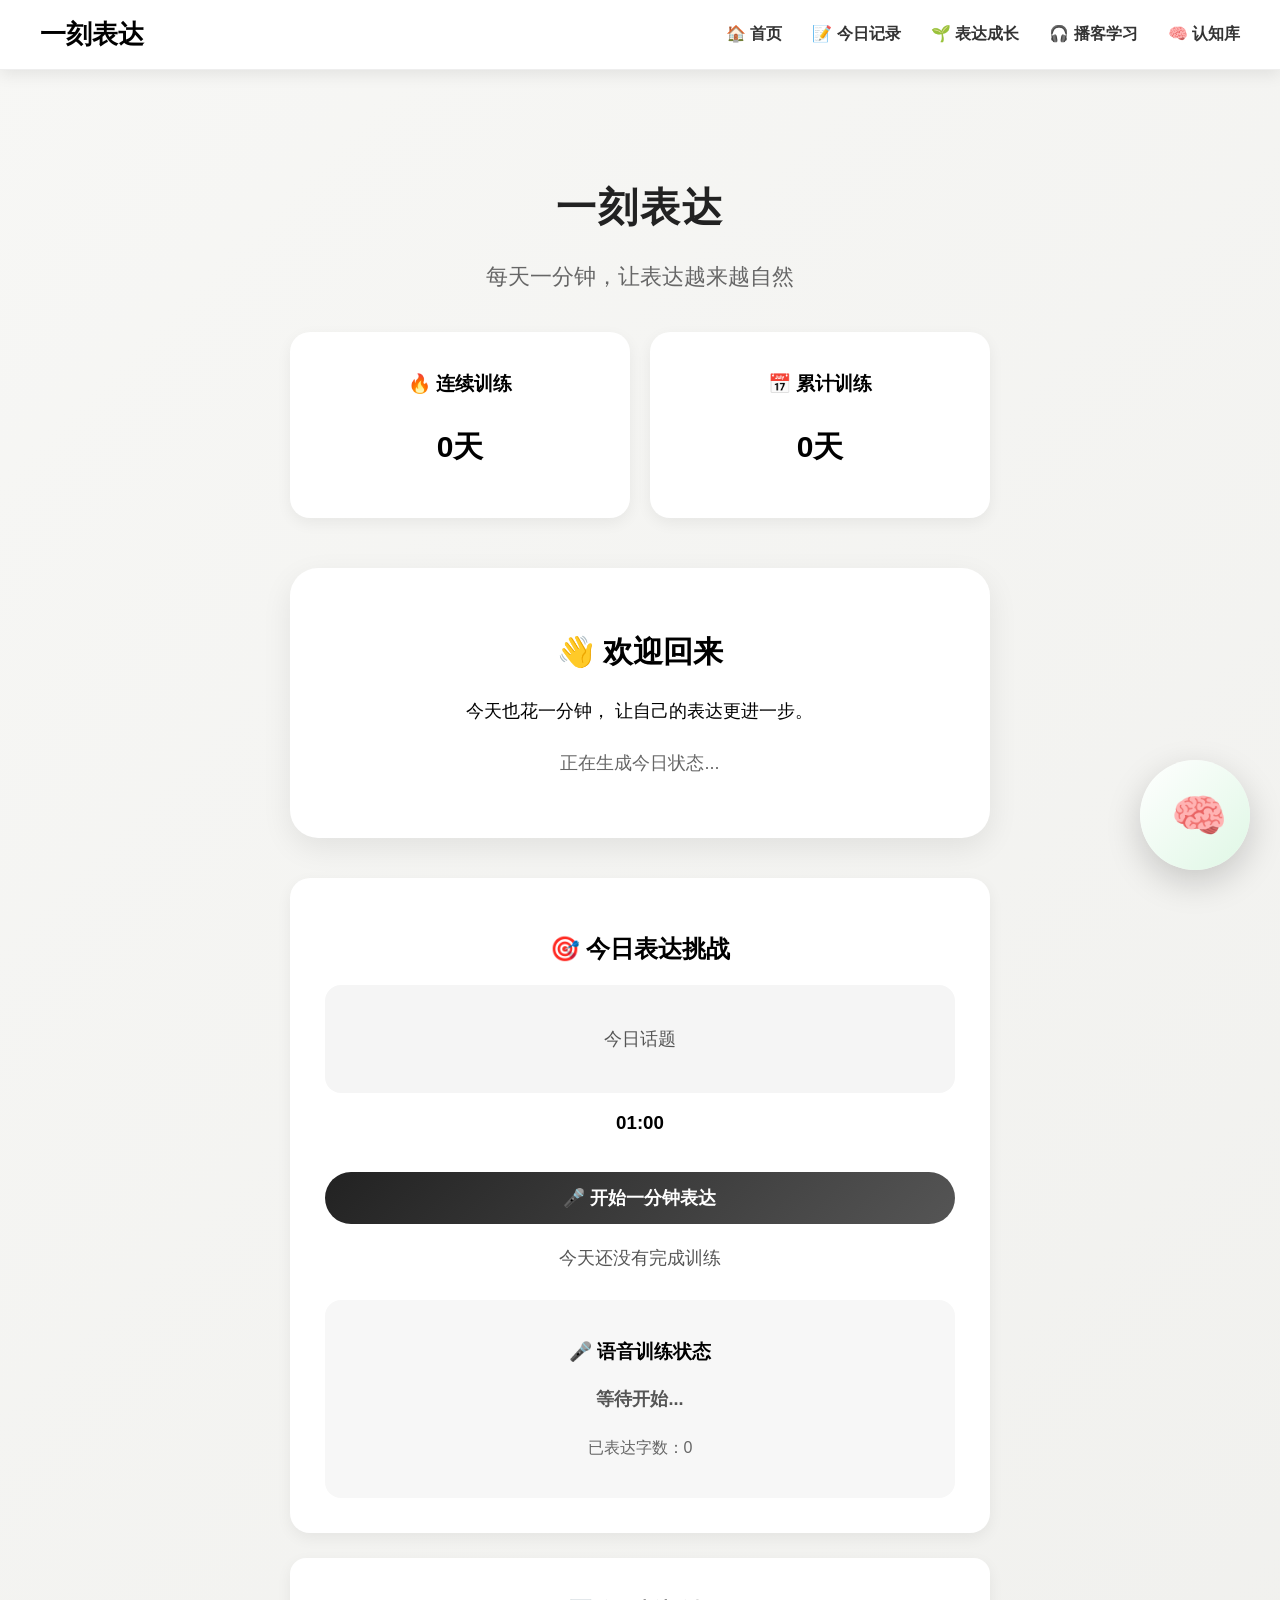
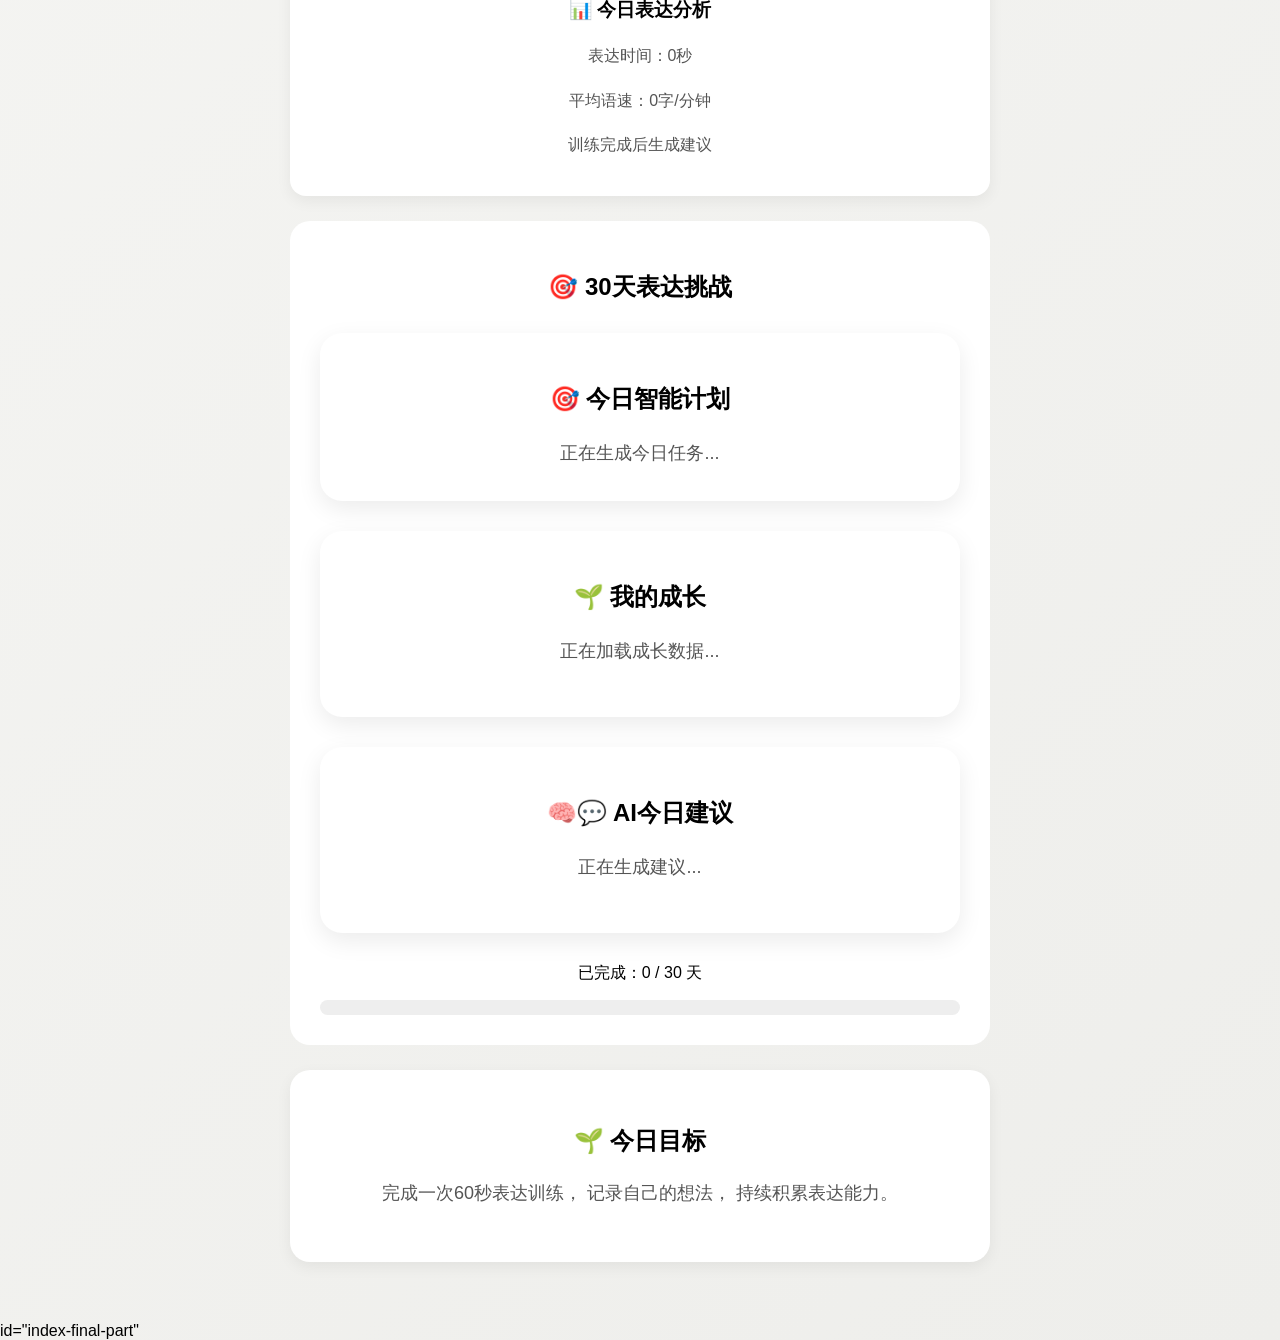
==== commit ff52d7fc: "Add files via upload" ====
--- a/index.html
+++ b/index.html
@@ -4,9 +4,7 @@
 
 <head>
 
-
 <meta charset="UTF-8">
-
 
 <title>
 一刻表达
@@ -20,7 +18,6 @@
 
 
 
-
 <body>
 
 
@@ -62,10 +59,12 @@
 </a>
 
 
+
 </div>
 
 
 </nav>
+
 
 
 
@@ -97,6 +96,7 @@
 
 
 
+
 <div class="stats-container">
 
 
@@ -120,6 +120,7 @@
 
 
 
+
 <div class="stat-card">
 
 
@@ -143,9 +144,15 @@
 
 
 
+
+
+
+
+
 <div class="welcome-card">
 
 
+
 <p id="daily-inspire">
 
 </p>
@@ -161,6 +168,7 @@
 <p>
 
 今天也花一分钟，
+
 让自己的表达更进一步。
 
 </p>
@@ -181,6 +189,9 @@
 
 
 
+
+
+
 <div class="card">
 
 
@@ -219,6 +230,7 @@
 
 
 
+
 <h3 id="timer">
 
 01:00
@@ -230,6 +242,7 @@
 
 
 
+
 <button onclick="startPractice();startVoice()" class="start-btn">
 
 
@@ -249,6 +262,7 @@
 今天还没有完成训练
 
 </p>
+
 
 
 <div class="voice-box">
@@ -279,6 +293,13 @@
 
 </div>
 
+
+
+
+
+
+
+
 <div class="voice-result">
 
 
@@ -312,6 +333,12 @@
 
 
 
+
+
+
+
+
+
 <div class="challenge-card">
 
 
@@ -323,72 +350,58 @@
 
 
 
-<!-- =====================
+
+<div class="card smart-card">
+
+
+<h2>
 🎯 今日智能计划
-===================== -->
+</h2>
+
+
+
+<div id="today-task">
+
+正在生成今日任务...
+
+</div>
+
+
+
+</div>
+
+
+
 
 
 <div class="card smart-card">
 
 
 <h2>
-🎯 今日智能计划
-</h2>
-
-
-
-<div id="today-task">
-
-正在生成今日任务...
-
-</div>
-
-
-
-</div>
-
-
-
-
-
-<!-- =====================
-🌱 我的成长数据
-===================== -->
+🌱 我的成长
+</h2>
+
+
+
+<p id="home-growth">
+
+正在加载成长数据...
+
+</p>
+
+
+
+</div>
+
+
+
 
 
 <div class="card smart-card">
 
 
 <h2>
-🌱 我的成长
-</h2>
-
-
-
-<p id="home-growth">
-
-正在加载成长数据...
-
-</p>
-
-
-
-</div>
-
-
-
-
-
-<!-- =====================
 🧠💬 AI今日建议
-===================== -->
-
-
-<div class="card smart-card">
-
-
-<h2>
-🧠💬 AI今日建议
 </h2>
 
 
@@ -405,6 +418,9 @@
 
 
 
+
+
+
 <p id="challenge-text">
 
 已完成：0 / 30 天
@@ -432,6 +448,12 @@
 
 
 
+
+
+
+
+
+
 <div class="card">
 
 
@@ -445,7 +467,9 @@
 <p>
 
 完成一次60秒表达训练，
+
 记录自己的想法，
+
 持续积累表达能力。
 
 </p>
@@ -455,19 +479,6 @@
 
 
 
-
-
-
-
-
-</div>
-
-
-
-
-
-
-
 <!-- 🧠💬 一刻AI助手 -->
 
 
@@ -478,18 +489,12 @@
 </div>
 
 
-<!-- 🧠💬 一刻AI助手 -->
-
-
-<div class="ai-button" onclick="openAI()">
-
-🧠
-
-</div>
-
-
-
-<div id="ai-box" class="ai-box">
+
+
+
+<!-- AI聊天窗口 -->
+
+<div class="ai-box" id="ai-box">
 
 
 <div class="ai-title">
@@ -500,7 +505,27 @@
 
 
 
-<div id="ai-content" class="ai-content">
+
+<p id="ai-memory">
+
+</p>
+
+
+
+
+
+<p id="ai-welcome">
+
+正在分析你的表达成长...
+
+</p>
+
+
+
+
+
+
+<div class="ai-content" id="ai-content">
 
 
 你好，我是一刻AI助手 🌱
@@ -511,8 +536,10 @@
 
 我可以帮助你：
 
+
 <br><br>
 
+
 🎤 表达训练建议
 
 <br>
@@ -523,6 +550,11 @@
 
 📝 制定练习计划
 
+<br>
+
+✨ 提升表达能力
+
+
 
 <br><br>
 
@@ -533,7 +565,6 @@
 
 “为什么我讲话紧张？”
 
-
 <br>
 
 “如何提高逻辑表达？”
@@ -544,6 +575,9 @@
 
 
 
+
+
+
 <div class="ai-input">
 
 
@@ -567,13 +601,23 @@
 
 
 
-</div>
-
-
-
-
-
-</div>
+
+
+</div>
+
+
+
+
+
+
+
+
+
+</div>
+
+
+
+
 
 
 
@@ -581,9 +625,36 @@
 
 <script src="knowledge-data.js"></script>
 
+
 <script src="script.js"></script>
 
 
+
+
 </body>
 
+
+</html>
+
+
+
+id="index-final-part"
+
+<!-- 
+这里是 index.html 结尾部分
+
+如果你按照前两段复制，
+这一部分用于确认结构闭合。
+
+-->
+
+
+
+<!-- GitHub Pages 需要保持正常关闭 -->
+
+
+
+</body>
+
+
 </html>
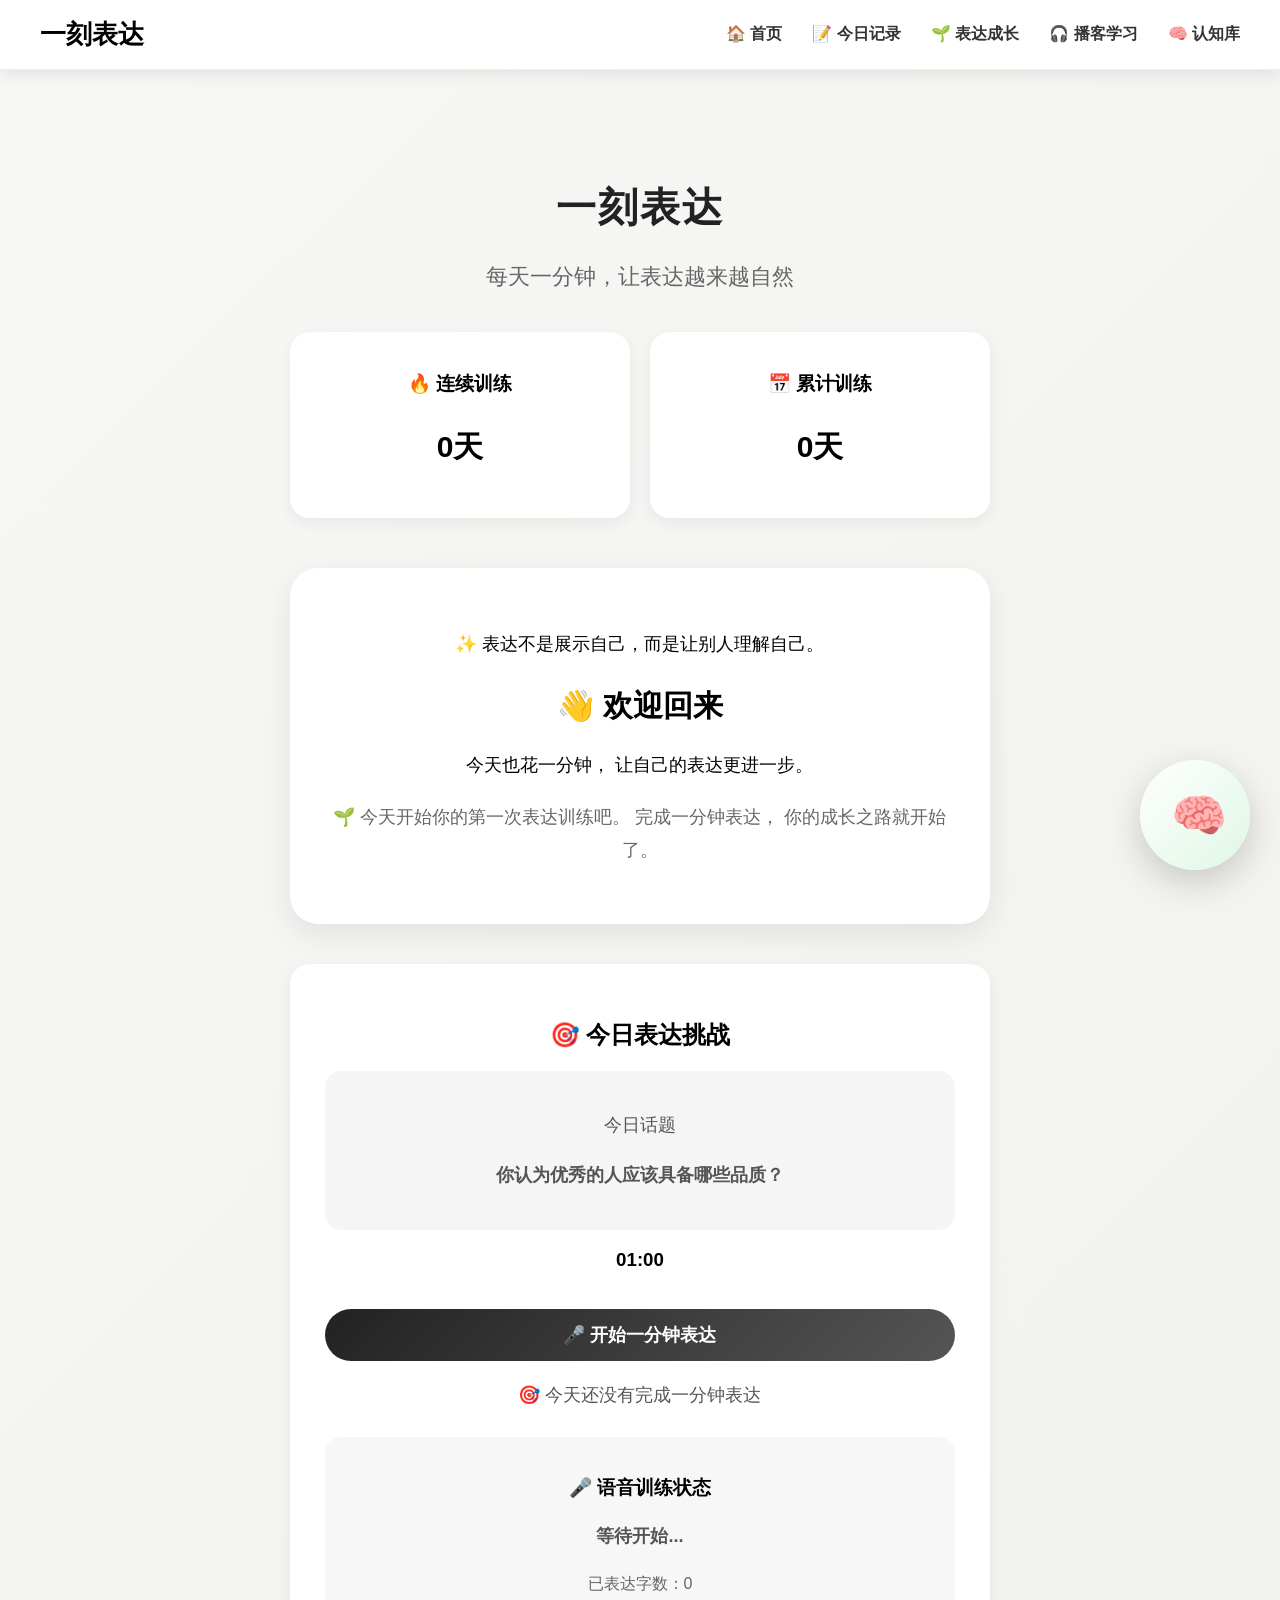
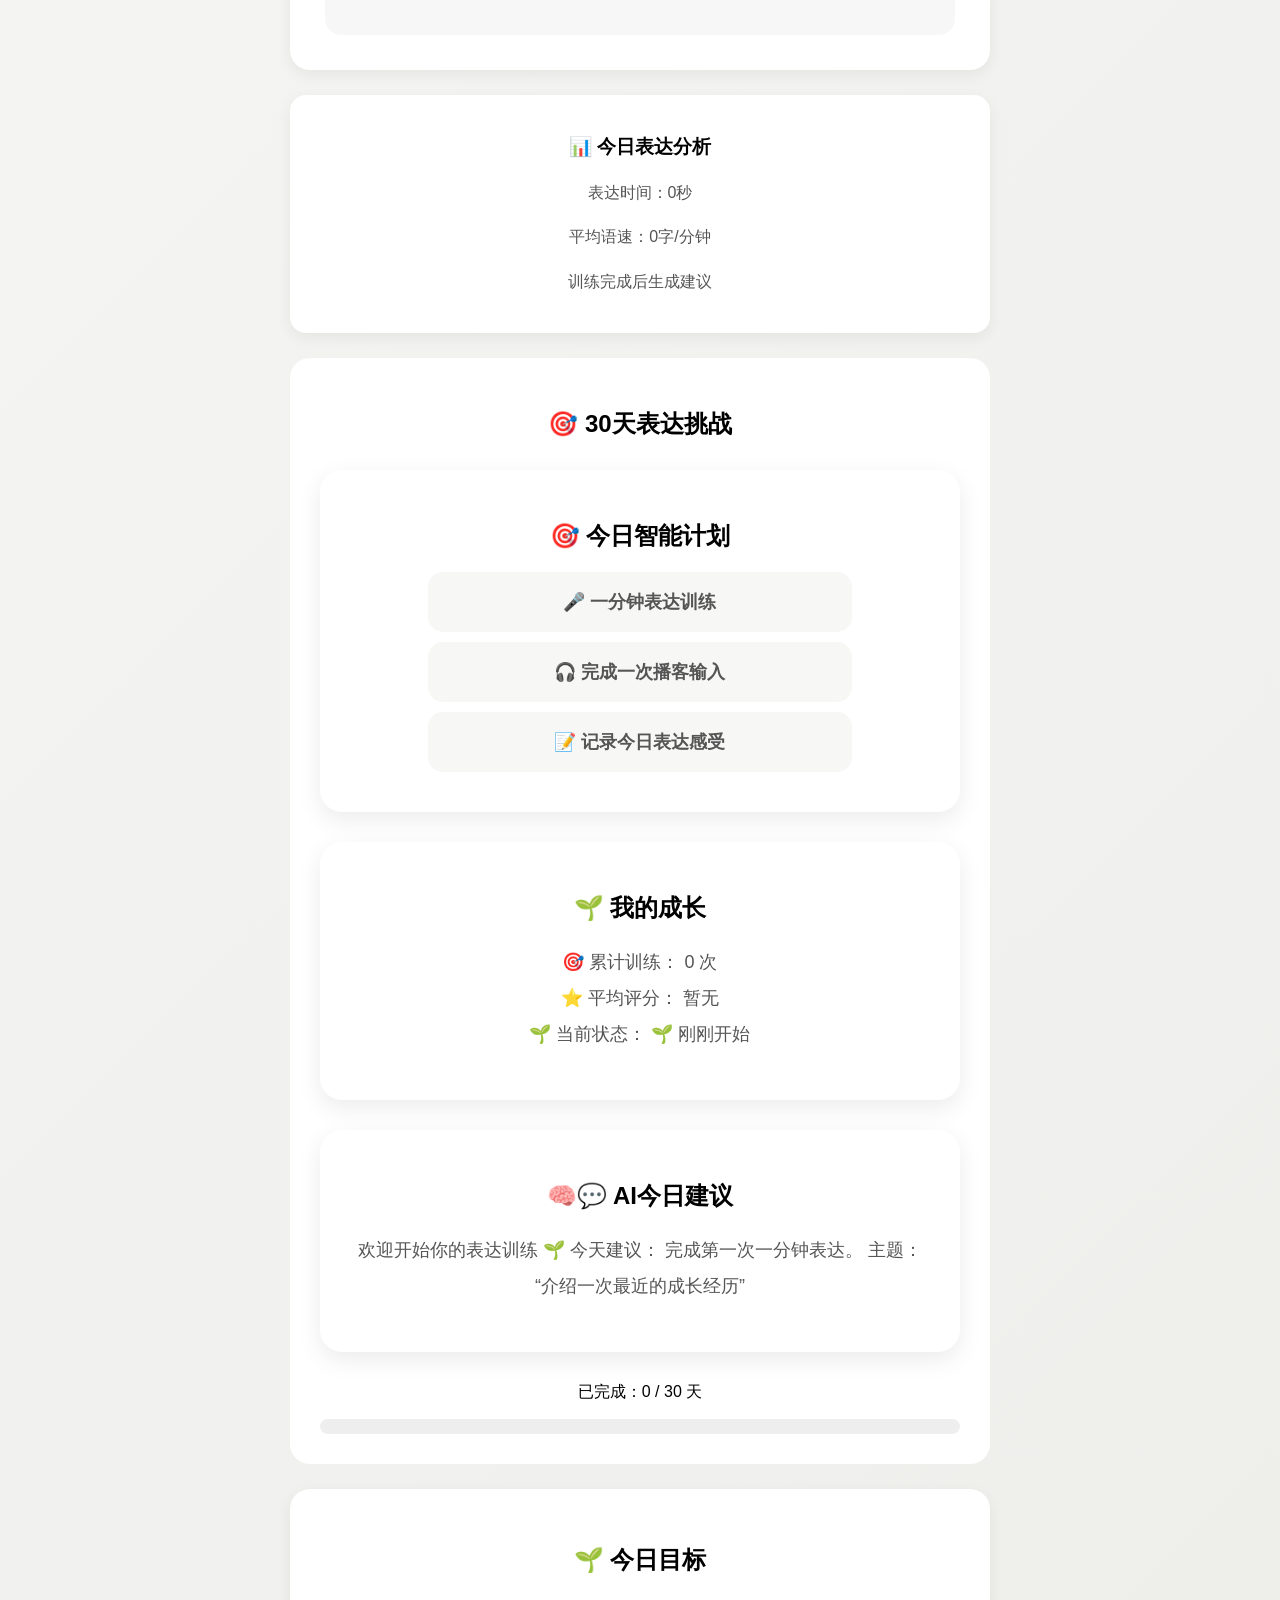
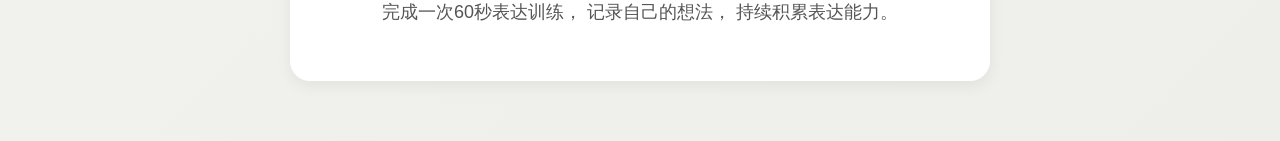
==== commit a0cdd025: "Add files via upload" ====
--- a/index.html
+++ b/index.html
@@ -638,23 +638,3 @@
 
 
 
-id="index-final-part"
-
-<!-- 
-这里是 index.html 结尾部分
-
-如果你按照前两段复制，
-这一部分用于确认结构闭合。
-
--->
-
-
-
-<!-- GitHub Pages 需要保持正常关闭 -->
-
-
-
-</body>
-
-
-</html>
